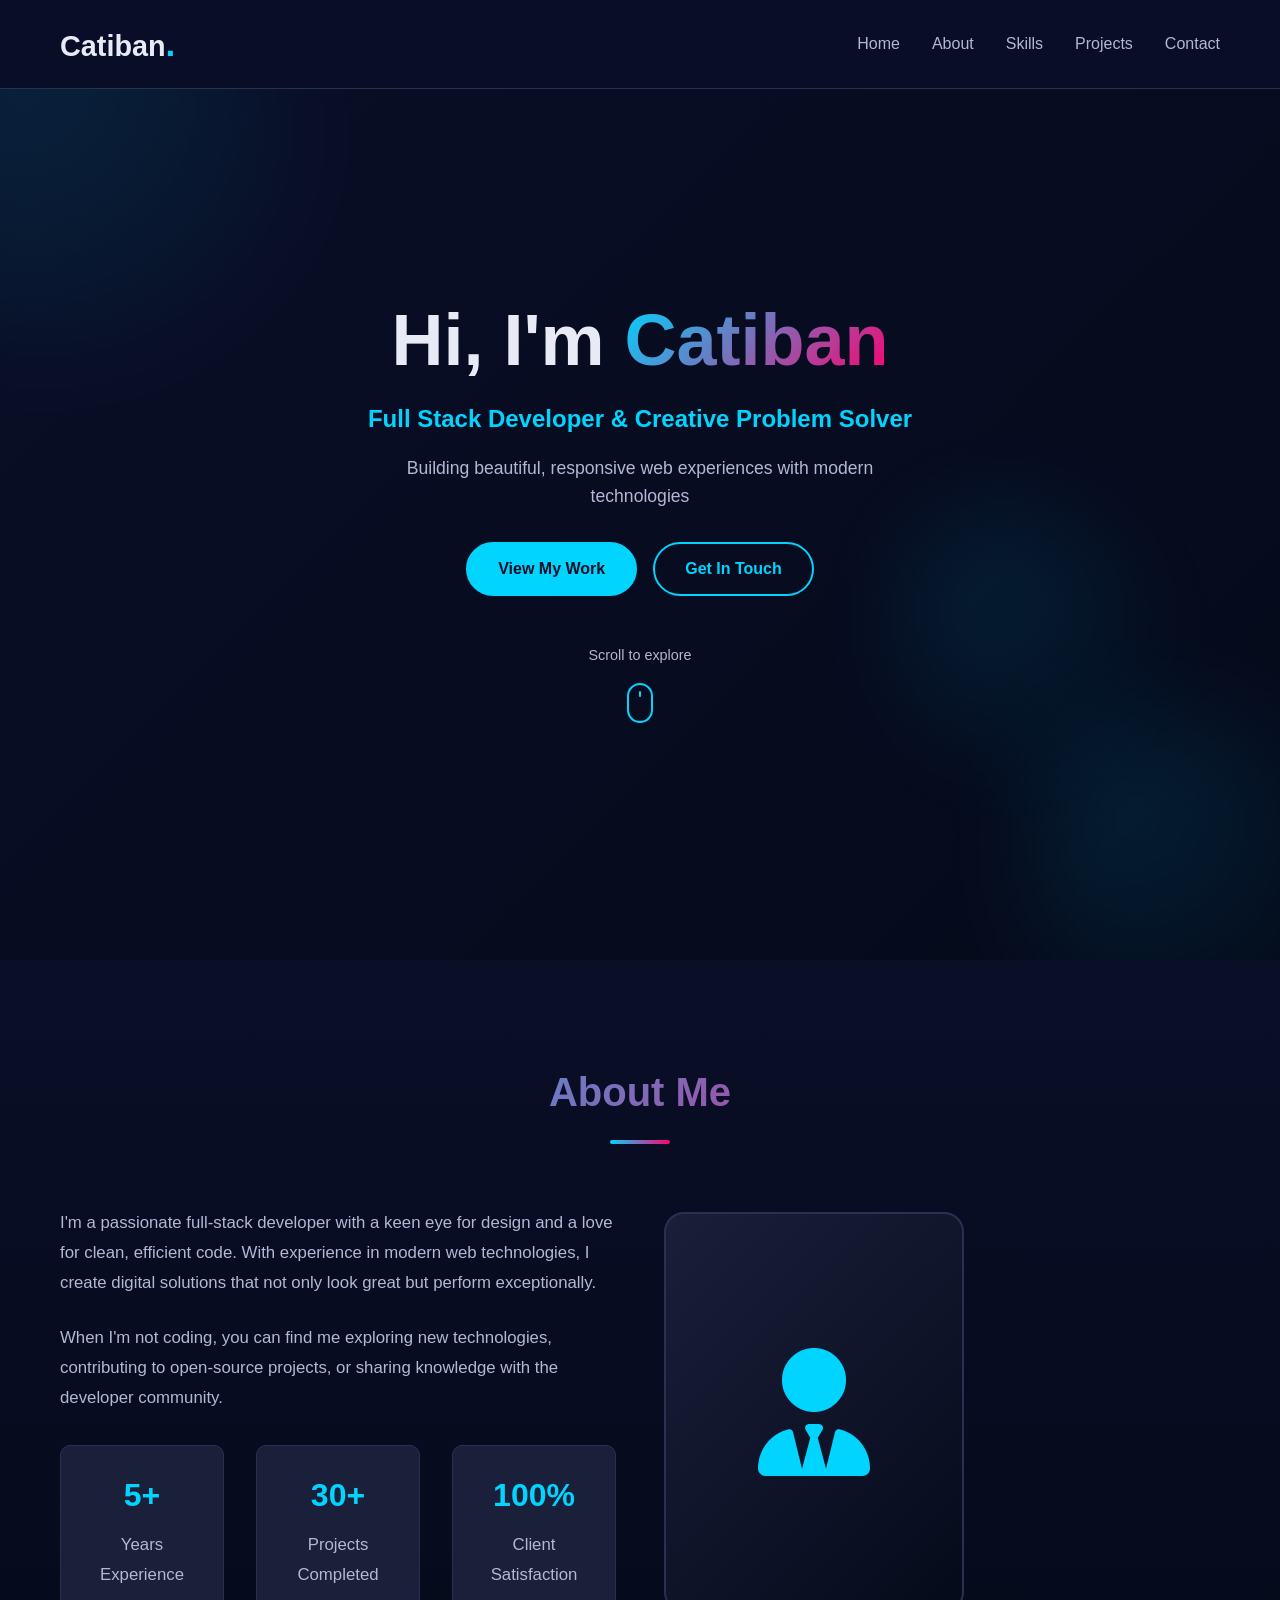
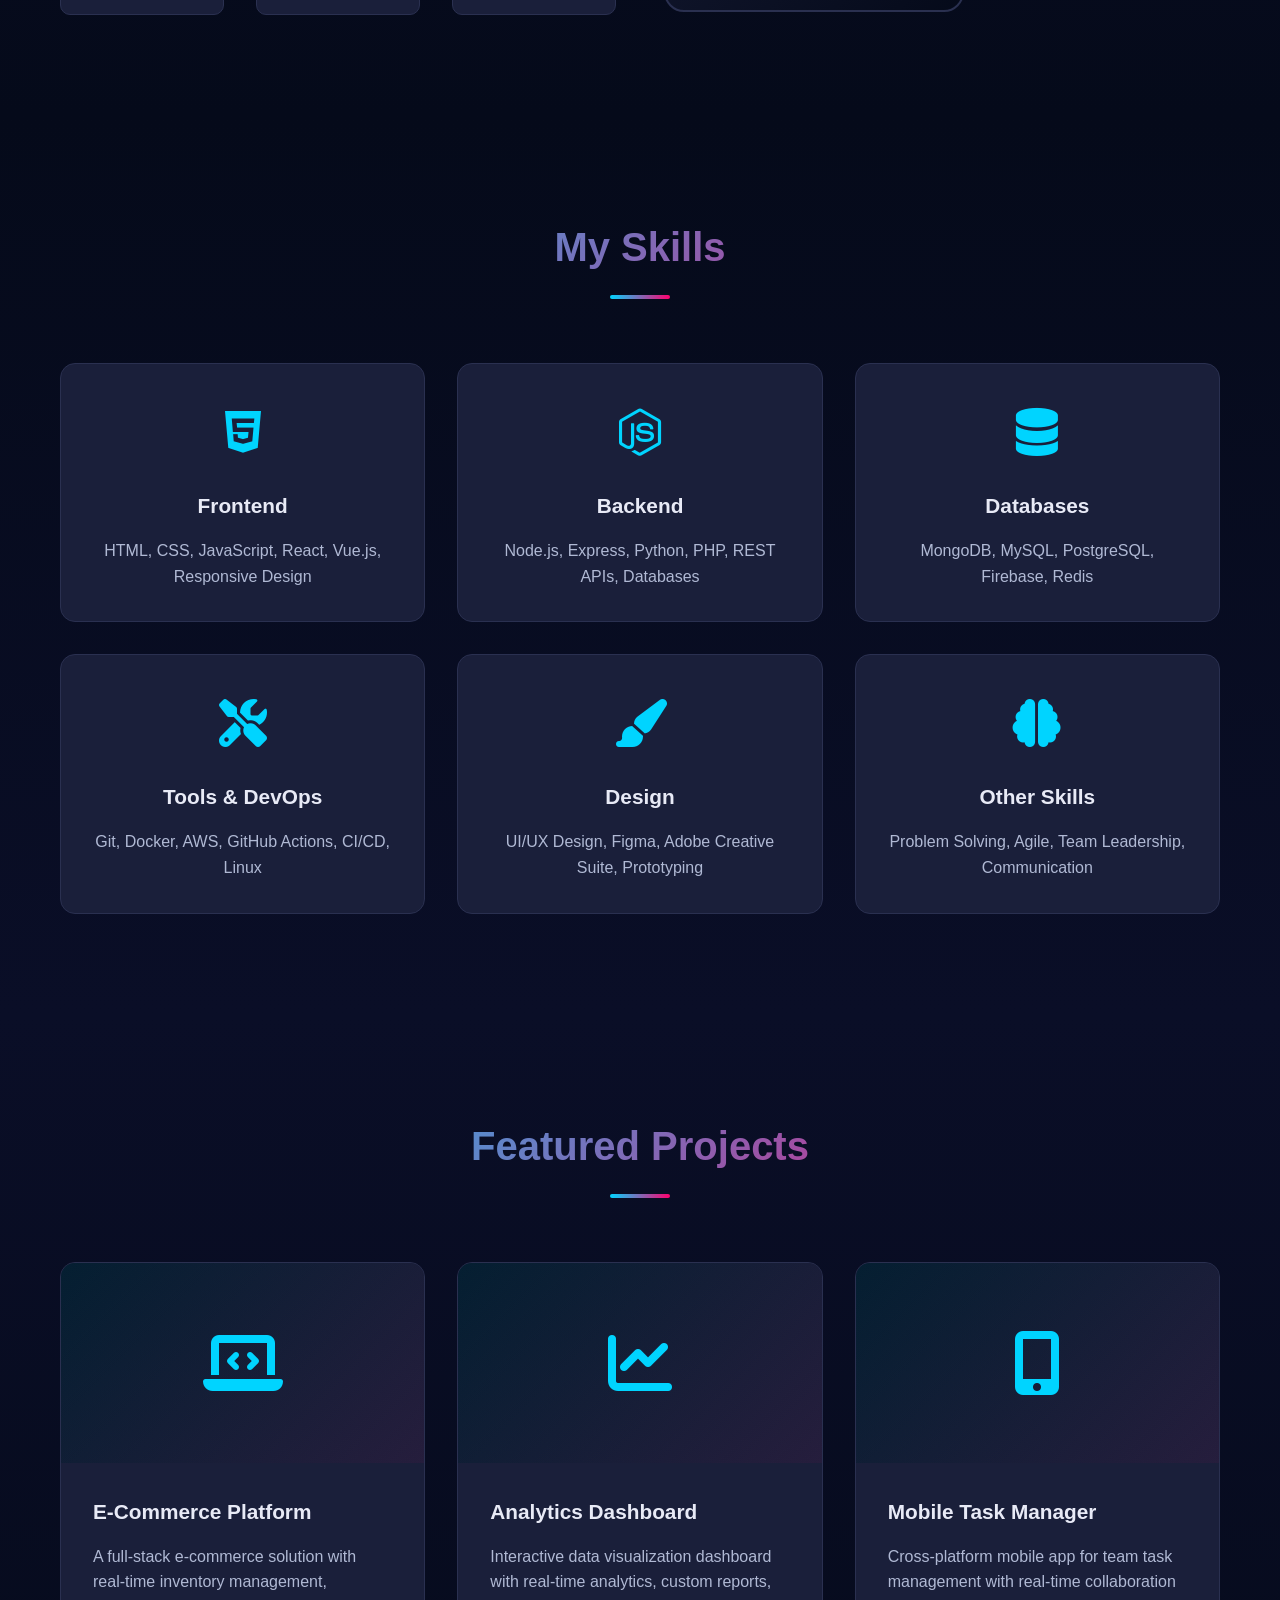
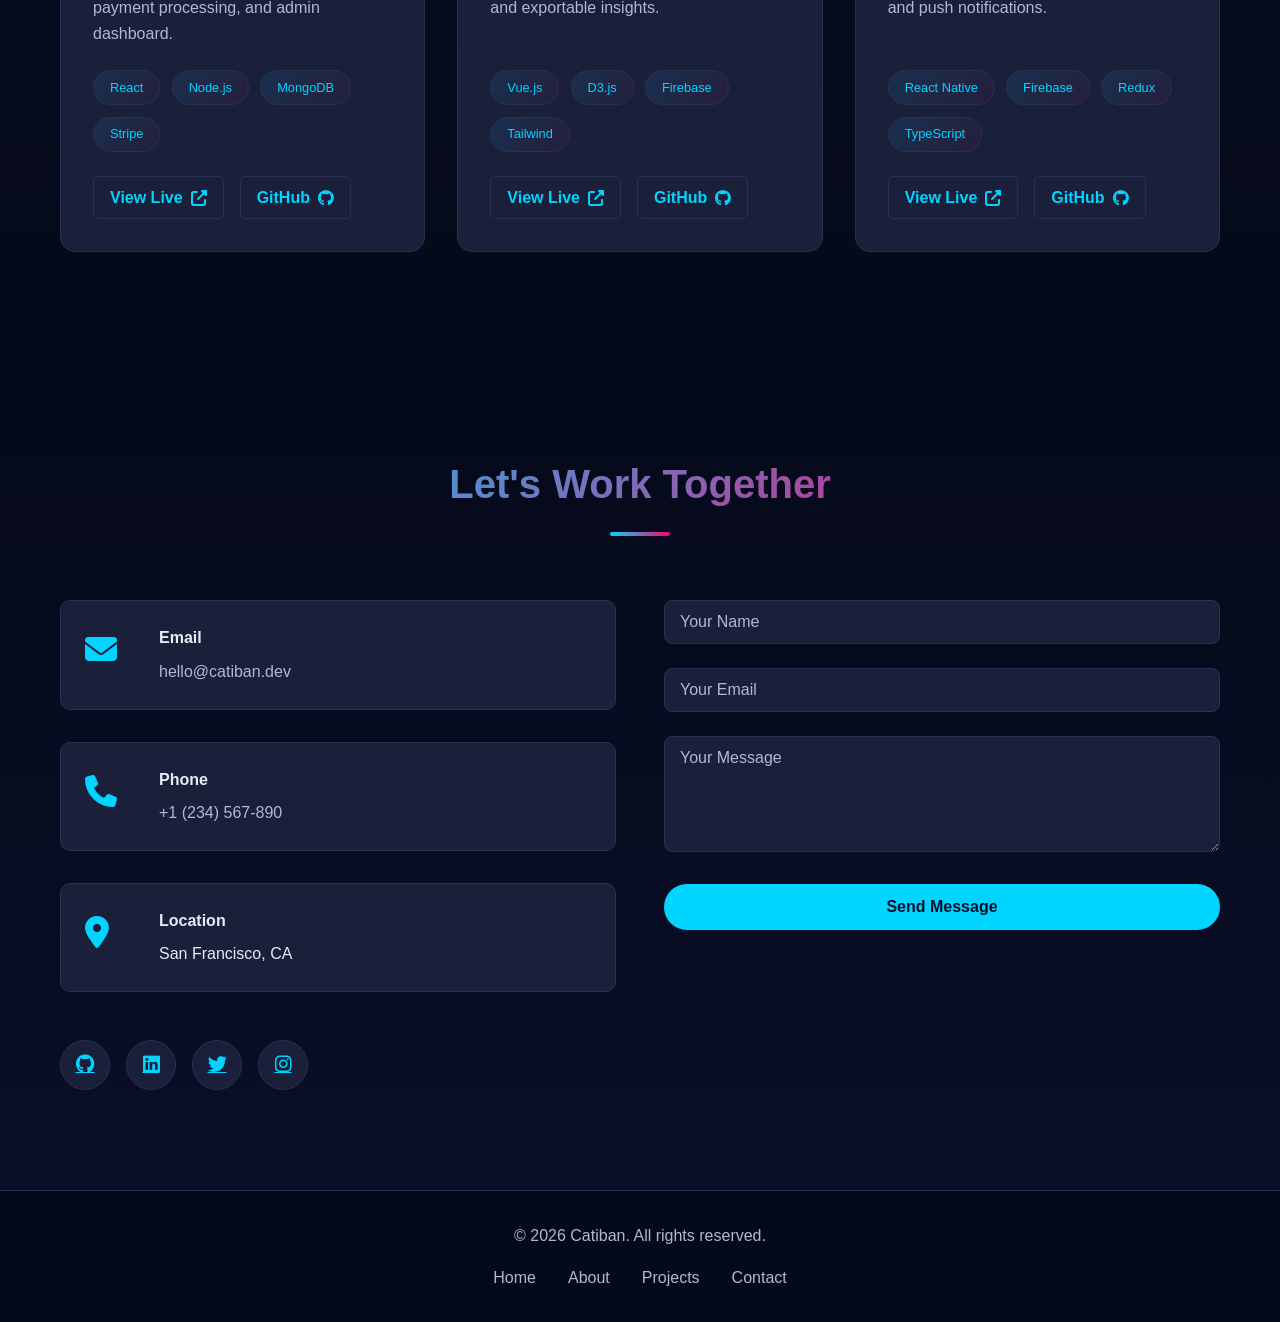
==== index.html @ 532cc488 "Add files via upload" ====
<!DOCTYPE html>
<html lang="en">

<head>
    <meta charset="UTF-8">
    <meta name="viewport" content="width=device-width, initial-scale=1.0">
    <title>Catiban Dev - Full Stack Developer</title>
    <link rel="stylesheet" href="Assets/styles.css">
    <link rel="stylesheet" href="https://cdnjs.cloudflare.com/ajax/libs/font-awesome/6.4.0/css/all.min.css">
</head>

<body>
    <!-- Navigation -->
    <nav class="navbar">
        <div class="nav-container">
            <div class="nav-logo">
                <span class="logo-text">Catiban<span class="logo-highlight">.</span></span>
            </div>
            <ul class="nav-menu" id="navMenu">
                <li class="nav-item"><a href="#home" class="nav-link">Home</a></li>
                <li class="nav-item"><a href="#about" class="nav-link">About</a></li>
                <li class="nav-item"><a href="#skills" class="nav-link">Skills</a></li>
                <li class="nav-item"><a href="#projects" class="nav-link">Projects</a></li>
                <li class="nav-item"><a href="#contact" class="nav-link">Contact</a></li>
            </ul>
            <div class="hamburger" id="hamburger">
                <span></span>
                <span></span>
                <span></span>
            </div>
        </div>
    </nav>

    <!-- Hero Section -->
    <section id="home" class="hero">
        <div class="background-animation">
            <div class="blob blob-1"></div>
            <div class="blob blob-2"></div>
            <div class="blob blob-3"></div>
        </div>
        <div class="hero-content">
            <h1 class="hero-title">Hi, I'm <span class="gradient-text">Catiban</span></h1>
            <p class="hero-subtitle">Full Stack Developer & Creative Problem Solver</p>
            <p class="hero-description">Building beautiful, responsive web experiences with modern technologies</p>
            <div class="hero-cta">
                <a href="#projects" class="btn btn-primary">View My Work</a>
                <a href="#contact" class="btn btn-secondary">Get In Touch</a>
            </div>
            <div class="scroll-indicator">
                <span>Scroll to explore</span>
                <div class="mouse">
                    <div class="wheel"></div>
                </div>
            </div>
        </div>
    </section>

    <!-- About Section -->
    <section id="about" class="about">
        <div class="container">
            <div class="section-header">
                <h2 class="section-title">About Me</h2>
                <div class="title-underline"></div>
            </div>
            <div class="about-content">
                <div class="about-text">
                    <p>I'm a passionate full-stack developer with a keen eye for design and a love for clean, efficient code. With experience in modern web technologies, I create digital solutions that not only look great but perform exceptionally.</p>
                    <p>When I'm not coding, you can find me exploring new technologies, contributing to open-source projects, or sharing knowledge with the developer community.</p>
                    <div class="about-stats">
                        <div class="stat">
                            <h3>5+</h3>
                            <p>Years Experience</p>
                        </div>
                        <div class="stat">
                            <h3>30+</h3>
                            <p>Projects Completed</p>
                        </div>
                        <div class="stat">
                            <h3>100%</h3>
                            <p>Client Satisfaction</p>
                        </div>
                    </div>
                </div>
                <div class="about-image">
                    <div class="image-placeholder">
                        <i class="fas fa-user-tie"></i>
                    </div>
                </div>
            </div>
        </div>
    </section>

    <!-- Skills Section -->
    <section id="skills" class="skills">
        <div class="container">
            <div class="section-header">
                <h2 class="section-title">My Skills</h2>
                <div class="title-underline"></div>
            </div>
            <div class="skills-grid">
                <div class="skill-card">
                    <div class="skill-icon">
                        <i class="fab fa-html5"></i>
                    </div>
                    <h3>Frontend</h3>
                    <p>HTML, CSS, JavaScript, React, Vue.js, Responsive Design</p>
                </div>
                <div class="skill-card">
                    <div class="skill-icon">
                        <i class="fab fa-node-js"></i>
                    </div>
                    <h3>Backend</h3>
                    <p>Node.js, Express, Python, PHP, REST APIs, Databases</p>
                </div>
                <div class="skill-card">
                    <div class="skill-icon">
                        <i class="fas fa-database"></i>
                    </div>
                    <h3>Databases</h3>
                    <p>MongoDB, MySQL, PostgreSQL, Firebase, Redis</p>
                </div>
                <div class="skill-card">
                    <div class="skill-icon">
                        <i class="fas fa-tools"></i>
                    </div>
                    <h3>Tools & DevOps</h3>
                    <p>Git, Docker, AWS, GitHub Actions, CI/CD, Linux</p>
                </div>
                <div class="skill-card">
                    <div class="skill-icon">
                        <i class="fas fa-paint-brush"></i>
                    </div>
                    <h3>Design</h3>
                    <p>UI/UX Design, Figma, Adobe Creative Suite, Prototyping</p>
                </div>
                <div class="skill-card">
                    <div class="skill-icon">
                        <i class="fas fa-brain"></i>
                    </div>
                    <h3>Other Skills</h3>
                    <p>Problem Solving, Agile, Team Leadership, Communication</p>
                </div>
            </div>
        </div>
    </section>

    <!-- Projects Section -->
    <section id="projects" class="projects">
        <div class="container">
            <div class="section-header">
                <h2 class="section-title">Featured Projects</h2>
                <div class="title-underline"></div>
            </div>
            <div class="projects-grid">
                <div class="project-card">
                    <div class="project-image">
                        <div class="image-placeholder-project">
                            <i class="fas fa-laptop-code"></i>
                        </div>
                    </div>
                    <div class="project-content">
                        <h3>E-Commerce Platform</h3>
                        <p>A full-stack e-commerce solution with real-time inventory management, payment processing, and admin dashboard.</p>
                        <div class="project-tech">
                            <span class="tech-tag">React</span>
                            <span class="tech-tag">Node.js</span>
                            <span class="tech-tag">MongoDB</span>
                            <span class="tech-tag">Stripe</span>
                        </div>
                        <div class="project-links">
                            <a href="#" class="project-link">View Live <i class="fas fa-external-link-alt"></i></a>
                            <a href="#" class="project-link">GitHub <i class="fab fa-github"></i></a>
                        </div>
                    </div>
                </div>

                <div class="project-card">
                    <div class="project-image">
                        <div class="image-placeholder-project">
                            <i class="fas fa-chart-line"></i>
                        </div>
                    </div>
                    <div class="project-content">
                        <h3>Analytics Dashboard</h3>
                        <p>Interactive data visualization dashboard with real-time analytics, custom reports, and exportable insights.</p>
                        <div class="project-tech">
                            <span class="tech-tag">Vue.js</span>
                            <span class="tech-tag">D3.js</span>
                            <span class="tech-tag">Firebase</span>
                            <span class="tech-tag">Tailwind</span>
                        </div>
                        <div class="project-links">
                            <a href="#" class="project-link">View Live <i class="fas fa-external-link-alt"></i></a>
                            <a href="#" class="project-link">GitHub <i class="fab fa-github"></i></a>
                        </div>
                    </div>
                </div>

                <div class="project-card">
                    <div class="project-image">
                        <div class="image-placeholder-project">
                            <i class="fas fa-mobile-alt"></i>
                        </div>
                    </div>
                    <div class="project-content">
                        <h3>Mobile Task Manager</h3>
                        <p>Cross-platform mobile app for team task management with real-time collaboration and push notifications.</p>
                        <div class="project-tech">
                            <span class="tech-tag">React Native</span>
                            <span class="tech-tag">Firebase</span>
                            <span class="tech-tag">Redux</span>
                            <span class="tech-tag">TypeScript</span>
                        </div>
                        <div class="project-links">
                            <a href="#" class="project-link">View Live <i class="fas fa-external-link-alt"></i></a>
                            <a href="#" class="project-link">GitHub <i class="fab fa-github"></i></a>
                        </div>
                    </div>
                </div>
            </div>
        </div>
    </section>

    <!-- Contact Section -->
    <section id="contact" class="contact">
        <div class="container">
            <div class="section-header">
                <h2 class="section-title">Let's Work Together</h2>
                <div class="title-underline"></div>
            </div>
            <div class="contact-content">
                <div class="contact-info">
                    <div class="contact-item">
                        <div class="contact-icon">
                            <i class="fas fa-envelope"></i>
                        </div>
                        <div>
                            <h4>Email</h4>
                            <p><a href="mailto:hello@catiban.dev">hello@catiban.dev</a></p>
                        </div>
                    </div>
                    <div class="contact-item">
                        <div class="contact-icon">
                            <i class="fas fa-phone"></i>
                        </div>
                        <div>
                            <h4>Phone</h4>
                            <p><a href="tel:+1234567890">+1 (234) 567-890</a></p>
                        </div>
                    </div>
                    <div class="contact-item">
                        <div class="contact-icon">
                            <i class="fas fa-map-marker-alt"></i>
                        </div>
                        <div>
                            <h4>Location</h4>
                            <p>San Francisco, CA</p>
                        </div>
                    </div>
                    <div class="social-links">
                        <a href="#" title="GitHub"><i class="fab fa-github"></i></a>
                        <a href="#" title="LinkedIn"><i class="fab fa-linkedin"></i></a>
                        <a href="#" title="Twitter"><i class="fab fa-twitter"></i></a>
                        <a href="#" title="Instagram"><i class="fab fa-instagram"></i></a>
                    </div>
                </div>
                <form class="contact-form" id="contactForm">
                    <div class="form-group">
                        <input type="text" placeholder="Your Name" required>
                    </div>
                    <div class="form-group">
                        <input type="email" placeholder="Your Email" required>
                    </div>
                    <div class="form-group">
                        <textarea placeholder="Your Message" rows="5" required></textarea>
                    </div>
                    <button type="submit" class="btn btn-primary">Send Message</button>
                </form>
            </div>
        </div>
    </section>

    <!-- Footer -->
    <footer class="footer">
        <div class="container">
            <p>&copy; 2026 Catiban. All rights reserved.</p>
            <div class="footer-links">
                <a href="#home">Home</a>
                <a href="#about">About</a>
                <a href="#projects">Projects</a>
                <a href="#contact">Contact</a>
            </div>
        </div>
    </footer>

    <script src="Assets/Script.js"></script>
</body>

</html>
---- Assets/styles.css ----
/* ===== CSS VARIABLES ===== */

:root {
    --primary-color: #00d4ff;
    --secondary-color: #ff006e;
    --dark-bg: #0a0e27;
    --darker-bg: #050a1a;
    --light-text: #e8eaf6;
    --muted-text: #b0b9d4;
    --accent-color: #00d4ff;
    --card-bg: #1a1f3a;
    --border-color: #2a3050;
    --transition: all 0.3s cubic-bezier(0.25, 0.46, 0.45, 0.94);
}


/* ===== GLOBAL STYLES ===== */

* {
    margin: 0;
    padding: 0;
    box-sizing: border-box;
}

html {
    scroll-behavior: smooth;
}

body {
    font-family: 'Segoe UI', Tahoma, Geneva, Verdana, sans-serif;
    background-color: var(--dark-bg);
    color: var(--light-text);
    line-height: 1.6;
    overflow-x: hidden;
}

.container {
    max-width: 1200px;
    margin: 0 auto;
    padding: 0 20px;
}


/* ===== NAVIGATION ===== */

.navbar {
    position: fixed;
    top: 0;
    width: 100%;
    background: rgba(10, 14, 39, 0.95);
    backdrop-filter: blur(10px);
    border-bottom: 1px solid var(--border-color);
    z-index: 1000;
    transition: var(--transition);
}

.nav-container {
    max-width: 1200px;
    margin: 0 auto;
    padding: 1rem 20px;
    display: flex;
    justify-content: space-between;
    align-items: center;
}

.nav-logo {
    font-size: 1.8rem;
    font-weight: 700;
    cursor: pointer;
}

.logo-text {
    color: var(--light-text);
}

.logo-highlight {
    color: var(--primary-color);
    font-size: 2.2rem;
}

.nav-menu {
    display: flex;
    list-style: none;
    gap: 2rem;
}

.nav-link {
    color: var(--muted-text);
    text-decoration: none;
    transition: var(--transition);
    font-weight: 500;
    position: relative;
}

.nav-link:hover,
.nav-link.active {
    color: var(--primary-color);
}

.nav-link::after {
    content: '';
    position: absolute;
    bottom: -5px;
    left: 0;
    width: 0;
    height: 2px;
    background: var(--primary-color);
    transition: var(--transition);
}

.nav-link:hover::after,
.nav-link.active::after {
    width: 100%;
}

.hamburger {
    display: none;
    flex-direction: column;
    cursor: pointer;
}

.hamburger span {
    width: 25px;
    height: 3px;
    background: var(--primary-color);
    margin: 5px 0;
    transition: var(--transition);
    border-radius: 2px;
}


/* ===== HERO SECTION ===== */

.hero {
    position: relative;
    min-height: 100vh;
    display: flex;
    align-items: center;
    justify-content: center;
    background: linear-gradient(135deg, var(--dark-bg) 0%, var(--darker-bg) 100%);
    overflow: hidden;
    margin-top: 60px;
}

.background-animation {
    position: absolute;
    width: 100%;
    height: 100%;
    overflow: hidden;
    z-index: 1;
}

.blob {
    position: absolute;
    background: radial-gradient(circle at 30% 30%, var(--primary-color), transparent);
    border-radius: 40% 60% 70% 30% / 40% 50% 60% 50%;
    opacity: 0.1;
    animation: blob-animation 8s infinite;
    filter: blur(50px);
}

.blob-1 {
    width: 400px;
    height: 400px;
    top: -100px;
    left: -100px;
    animation-delay: 0s;
}

.blob-2 {
    width: 300px;
    height: 300px;
    bottom: -50px;
    right: -50px;
    animation-delay: 2s;
}

.blob-3 {
    width: 250px;
    height: 250px;
    top: 50%;
    right: 10%;
    animation-delay: 4s;
}

@keyframes blob-animation {
    0%,
    100% {
        transform: translate(0, 0) scale(1);
    }
    25% {
        transform: translate(30px, -50px) scale(1.1);
    }
    50% {
        transform: translate(-20px, 20px) scale(0.9);
    }
    75% {
        transform: translate(50px, 50px) scale(1.05);
    }
}

.hero-content {
    position: relative;
    z-index: 2;
    text-align: center;
    max-width: 800px;
    padding: 20px;
    animation: slide-up 0.8s ease-out;
}

@keyframes slide-up {
    from {
        opacity: 0;
        transform: translateY(30px);
    }
    to {
        opacity: 1;
        transform: translateY(0);
    }
}

.hero-title {
    font-size: clamp(2.5rem, 8vw, 4.5rem);
    font-weight: 800;
    margin-bottom: 1rem;
    line-height: 1.2;
}

.gradient-text {
    background: linear-gradient(135deg, var(--primary-color), var(--secondary-color));
    -webkit-background-clip: text;
    -webkit-text-fill-color: transparent;
    background-clip: text;
    animation: gradient-shift 3s ease-in-out infinite;
}

@keyframes gradient-shift {
    0%,
    100% {
        filter: hue-rotate(0deg);
    }
    50% {
        filter: hue-rotate(20deg);
    }
}

.hero-subtitle {
    font-size: 1.5rem;
    color: var(--primary-color);
    margin-bottom: 1rem;
    font-weight: 600;
}

.hero-description {
    font-size: 1.1rem;
    color: var(--muted-text);
    margin-bottom: 2rem;
    max-width: 500px;
    margin-left: auto;
    margin-right: auto;
}

.hero-cta {
    display: flex;
    gap: 1rem;
    justify-content: center;
    flex-wrap: wrap;
    margin-bottom: 3rem;
}

.btn {
    padding: 12px 30px;
    border: 2px solid var(--primary-color);
    border-radius: 50px;
    text-decoration: none;
    font-weight: 600;
    cursor: pointer;
    transition: var(--transition);
    font-size: 1rem;
    display: inline-block;
    position: relative;
    overflow: hidden;
}

.btn::before {
    content: '';
    position: absolute;
    top: 0;
    left: -100%;
    width: 100%;
    height: 100%;
    background: var(--primary-color);
    transition: var(--transition);
    z-index: -1;
}

.btn-primary {
    color: var(--dark-bg);
    background: var(--primary-color);
}

.btn-primary:hover {
    transform: translateY(-3px);
    box-shadow: 0 10px 30px rgba(0, 212, 255, 0.3);
}

.btn-secondary {
    color: var(--primary-color);
    background: transparent;
}

.btn-secondary:hover {
    color: var(--dark-bg);
    background: var(--primary-color);
    transform: translateY(-3px);
}

.scroll-indicator {
    display: flex;
    flex-direction: column;
    align-items: center;
    gap: 1rem;
    animation: bounce 2s infinite;
    margin-top: 2rem;
}

.scroll-indicator span {
    color: var(--muted-text);
    font-size: 0.9rem;
}

.mouse {
    width: 26px;
    height: 40px;
    border: 2px solid var(--primary-color);
    border-radius: 13px;
    position: relative;
    padding: 6px 0;
}

.wheel {
    width: 2px;
    height: 6px;
    background: var(--primary-color);
    border-radius: 2px;
    margin: 0 auto;
    animation: scroll-wheel 1.5s infinite;
}

@keyframes scroll-wheel {
    0% {
        transform: translateY(-6px);
        opacity: 1;
    }
    100% {
        transform: translateY(6px);
        opacity: 0;
    }
}

@keyframes bounce {
    0%,
    100% {
        transform: translateY(0);
    }
    50% {
        transform: translateY(20px);
    }
}


/* ===== SECTIONS ===== */

section {
    padding: 100px 0;
    position: relative;
}

.section-header {
    text-align: center;
    margin-bottom: 4rem;
}

.section-title {
    font-size: 2.5rem;
    font-weight: 800;
    margin-bottom: 1rem;
    background: linear-gradient(135deg, var(--primary-color), var(--secondary-color));
    -webkit-background-clip: text;
    -webkit-text-fill-color: transparent;
    background-clip: text;
}

.title-underline {
    width: 60px;
    height: 4px;
    background: linear-gradient(90deg, var(--primary-color), var(--secondary-color));
    margin: 0 auto;
    border-radius: 2px;
    animation: expand 0.6s ease-out;
}

@keyframes expand {
    from {
        width: 0;
    }
    to {
        width: 60px;
    }
}


/* ===== ABOUT SECTION ===== */

.about {
    background: linear-gradient(180deg, var(--dark-bg) 0%, var(--darker-bg) 100%);
}

.about-content {
    display: grid;
    grid-template-columns: 1fr 1fr;
    gap: 3rem;
    align-items: center;
}

.about-text p {
    color: var(--muted-text);
    margin-bottom: 1.5rem;
    line-height: 1.8;
    font-size: 1.05rem;
}

.about-stats {
    display: grid;
    grid-template-columns: repeat(3, 1fr);
    gap: 2rem;
    margin-top: 2rem;
}

.stat {
    background: var(--card-bg);
    padding: 1.5rem;
    border-radius: 10px;
    border: 1px solid var(--border-color);
    text-align: center;
    transition: var(--transition);
}

.stat:hover {
    border-color: var(--primary-color);
    transform: translateY(-5px);
}

.stat h3 {
    color: var(--primary-color);
    font-size: 2rem;
    margin-bottom: 0.5rem;
}

.stat p {
    color: var(--muted-text);
    margin: 0;
}

.image-placeholder {
    width: 300px;
    height: 400px;
    background: linear-gradient(135deg, var(--card-bg), var(--darker-bg));
    border: 2px solid var(--border-color);
    border-radius: 20px;
    display: flex;
    align-items: center;
    justify-content: center;
    font-size: 8rem;
    color: var(--primary-color);
    transition: var(--transition);
}

.image-placeholder:hover {
    border-color: var(--primary-color);
    transform: scale(1.05) rotate(2deg);
}


/* ===== SKILLS SECTION ===== */

.skills {
    background: linear-gradient(180deg, var(--darker-bg) 0%, var(--dark-bg) 100%);
}

.skills-grid {
    display: grid;
    grid-template-columns: repeat(auto-fit, minmax(280px, 1fr));
    gap: 2rem;
}

.skill-card {
    background: var(--card-bg);
    padding: 2rem;
    border-radius: 15px;
    border: 1px solid var(--border-color);
    text-align: center;
    transition: var(--transition);
    cursor: pointer;
    position: relative;
    overflow: hidden;
}

.skill-card::before {
    content: '';
    position: absolute;
    top: 0;
    left: -100%;
    width: 100%;
    height: 100%;
    background: linear-gradient(90deg, transparent, rgba(0, 212, 255, 0.1), transparent);
    transition: var(--transition);
    z-index: 0;
}

.skill-card:hover::before {
    left: 100%;
}

.skill-card:hover {
    border-color: var(--primary-color);
    transform: translateY(-10px);
    box-shadow: 0 20px 40px rgba(0, 212, 255, 0.15);
}

.skill-icon {
    font-size: 3rem;
    color: var(--primary-color);
    margin-bottom: 1rem;
}

.skill-card h3 {
    margin-bottom: 1rem;
    color: var(--light-text);
    font-size: 1.3rem;
}

.skill-card p {
    color: var(--muted-text);
    line-height: 1.6;
}


/* ===== PROJECTS SECTION ===== */

.projects {
    background: linear-gradient(180deg, var(--dark-bg) 0%, var(--darker-bg) 100%);
}

.projects-grid {
    display: grid;
    grid-template-columns: repeat(auto-fit, minmax(320px, 1fr));
    gap: 2rem;
}

.project-card {
    background: var(--card-bg);
    border: 1px solid var(--border-color);
    border-radius: 15px;
    overflow: hidden;
    transition: var(--transition);
    cursor: pointer;
    display: flex;
    flex-direction: column;
}

.project-card:hover {
    border-color: var(--primary-color);
    transform: translateY(-10px);
    box-shadow: 0 20px 40px rgba(0, 212, 255, 0.2);
}

.project-image {
    width: 100%;
    height: 200px;
    overflow: hidden;
    background: linear-gradient(135deg, var(--darker-bg), var(--card-bg));
}

.image-placeholder-project {
    width: 100%;
    height: 100%;
    display: flex;
    align-items: center;
    justify-content: center;
    font-size: 4rem;
    color: var(--primary-color);
    background: linear-gradient(135deg, rgba(0, 212, 255, 0.1), rgba(255, 0, 110, 0.05));
}

.project-content {
    padding: 2rem;
    flex: 1;
    display: flex;
    flex-direction: column;
}

.project-content h3 {
    margin-bottom: 1rem;
    color: var(--light-text);
    font-size: 1.3rem;
}

.project-content p {
    color: var(--muted-text);
    margin-bottom: 1.5rem;
    line-height: 1.6;
    flex: 1;
}

.project-tech {
    display: flex;
    flex-wrap: wrap;
    gap: 0.7rem;
    margin-bottom: 1.5rem;
}

.tech-tag {
    background: linear-gradient(135deg, rgba(0, 212, 255, 0.1), rgba(255, 0, 110, 0.05));
    color: var(--primary-color);
    padding: 0.4rem 1rem;
    border-radius: 20px;
    font-size: 0.8rem;
    border: 1px solid var(--border-color);
    transition: var(--transition);
}

.tech-tag:hover {
    background: rgba(0, 212, 255, 0.2);
    border-color: var(--primary-color);
}

.project-links {
    display: flex;
    gap: 1rem;
}

.project-link {
    color: var(--primary-color);
    text-decoration: none;
    font-weight: 600;
    display: flex;
    align-items: center;
    gap: 0.5rem;
    transition: var(--transition);
    padding: 0.5rem 1rem;
    border: 1px solid var(--border-color);
    border-radius: 5px;
}

.project-link:hover {
    border-color: var(--primary-color);
    transform: translateX(5px);
}


/* ===== CONTACT SECTION ===== */

.contact {
    background: linear-gradient(180deg, var(--darker-bg) 0%, var(--dark-bg) 100%);
}

.contact-content {
    display: grid;
    grid-template-columns: 1fr 1fr;
    gap: 3rem;
}

.contact-info {
    display: flex;
    flex-direction: column;
    gap: 2rem;
}

.contact-item {
    display: flex;
    gap: 1.5rem;
    align-items: flex-start;
    padding: 1.5rem;
    background: var(--card-bg);
    border-radius: 10px;
    border: 1px solid var(--border-color);
    transition: var(--transition);
}

.contact-item:hover {
    border-color: var(--primary-color);
    transform: translateX(10px);
}

.contact-icon {
    font-size: 2rem;
    color: var(--primary-color);
    min-width: 50px;
}

.contact-item h4 {
    margin-bottom: 0.5rem;
}

.contact-item a {
    color: var(--muted-text);
    text-decoration: none;
    transition: var(--transition);
}

.contact-item a:hover {
    color: var(--primary-color);
}

.social-links {
    display: flex;
    gap: 1rem;
    margin-top: 1rem;
}

.social-links a {
    width: 50px;
    height: 50px;
    background: var(--card-bg);
    border: 1px solid var(--border-color);
    border-radius: 50%;
    display: flex;
    align-items: center;
    justify-content: center;
    color: var(--primary-color);
    transition: var(--transition);
    font-size: 1.2rem;
}

.social-links a:hover {
    background: var(--primary-color);
    color: var(--dark-bg);
    transform: translateY(-5px);
}

.contact-form {
    display: flex;
    flex-direction: column;
    gap: 1.5rem;
}

.form-group {
    width: 100%;
}

.form-group input,
.form-group textarea {
    width: 100%;
    padding: 12px 15px;
    background: var(--card-bg);
    border: 1px solid var(--border-color);
    border-radius: 8px;
    color: var(--light-text);
    font-family: inherit;
    font-size: 1rem;
    transition: var(--transition);
}

.form-group input:focus,
.form-group textarea:focus {
    outline: none;
    border-color: var(--primary-color);
    box-shadow: 0 0 20px rgba(0, 212, 255, 0.2);
}

.form-group input::placeholder,
.form-group textarea::placeholder {
    color: var(--muted-text);
}


/* ===== FOOTER ===== */

.footer {
    background: var(--darker-bg);
    border-top: 1px solid var(--border-color);
    padding: 2rem 0;
    text-align: center;
    color: var(--muted-text);
}

.footer-links {
    margin-top: 1rem;
    display: flex;
    justify-content: center;
    gap: 2rem;
}

.footer-links a {
    color: var(--muted-text);
    text-decoration: none;
    transition: var(--transition);
}

.footer-links a:hover {
    color: var(--primary-color);
}


/* ===== RESPONSIVE DESIGN ===== */

@media (max-width: 1024px) {
    .about-content,
    .contact-content {
        grid-template-columns: 1fr;
    }
    .image-placeholder {
        width: 100%;
        max-width: 300px;
        margin: 0 auto;
    }
    .hero-title {
        font-size: 2.5rem;
    }
    .section-title {
        font-size: 2rem;
    }
}

@media (max-width: 768px) {
    .nav-menu {
        gap: 1rem;
    }
    .hamburger {
        display: flex;
    }
    .nav-menu {
        position: fixed;
        left: -100%;
        top: 70px;
        flex-direction: column;
        background-color: var(--darker-bg);
        width: 100%;
        text-align: center;
        transition: 0.3s;
        border-top: 1px solid var(--border-color);
        padding: 2rem 0;
    }
    .nav-menu.active {
        left: 0;
    }
    .nav-item {
        margin: 1rem 0;
    }
    .hero {
        margin-top: 70px;
        min-height: 80vh;
    }
    .hero-title {
        font-size: 2rem;
    }
    .hero-subtitle {
        font-size: 1.2rem;
    }
    .hero-cta {
        flex-direction: column;
        gap: 1rem;
    }
    .btn {
        width: 100%;
    }
    .hero-description {
        font-size: 1rem;
    }
    .about-stats {
        grid-template-columns: 1fr;
        gap: 1rem;
    }
    .section-title {
        font-size: 1.8rem;
    }
    section {
        padding: 60px 0;
    }
    .section-header {
        margin-bottom: 2rem;
    }
    .skills-grid {
        grid-template-columns: 1fr;
    }
    .projects-grid {
        grid-template-columns: 1fr;
    }
    .contact-content {
        gap: 2rem;
    }
    .footer-links {
        flex-direction: column;
        gap: 1rem;
    }
}

@media (max-width: 480px) {
    .container {
        padding: 0 15px;
    }
    .hero-title {
        font-size: 1.5rem;
    }
    .hero-subtitle {
        font-size: 1rem;
    }
    .section-title {
        font-size: 1.5rem;
    }
    .blob {
        opacity: 0.05;
    }
    .navbar {
        padding: 0.5rem 0;
    }
    .nav-logo {
        font-size: 1.3rem;
    }
    .nav-container {
        padding: 0.8rem 15px;
    }
    .skill-card,
    .project-card,
    .contact-item {
        padding: 1.5rem;
    }
    .about-stats {
        grid-template-columns: 1fr;
    }
    .footer-links {
        flex-wrap: wrap;
        gap: 0.5rem;
    }
}


/* ===== SCROLLBAR ===== */

::-webkit-scrollbar {
    width: 10px;
}

::-webkit-scrollbar-track {
    background: var(--dark-bg);
}

::-webkit-scrollbar-thumb {
    background: var(--primary-color);
    border-radius: 5px;
}

::-webkit-scrollbar-thumb:hover {
    background: var(--secondary-color);
}
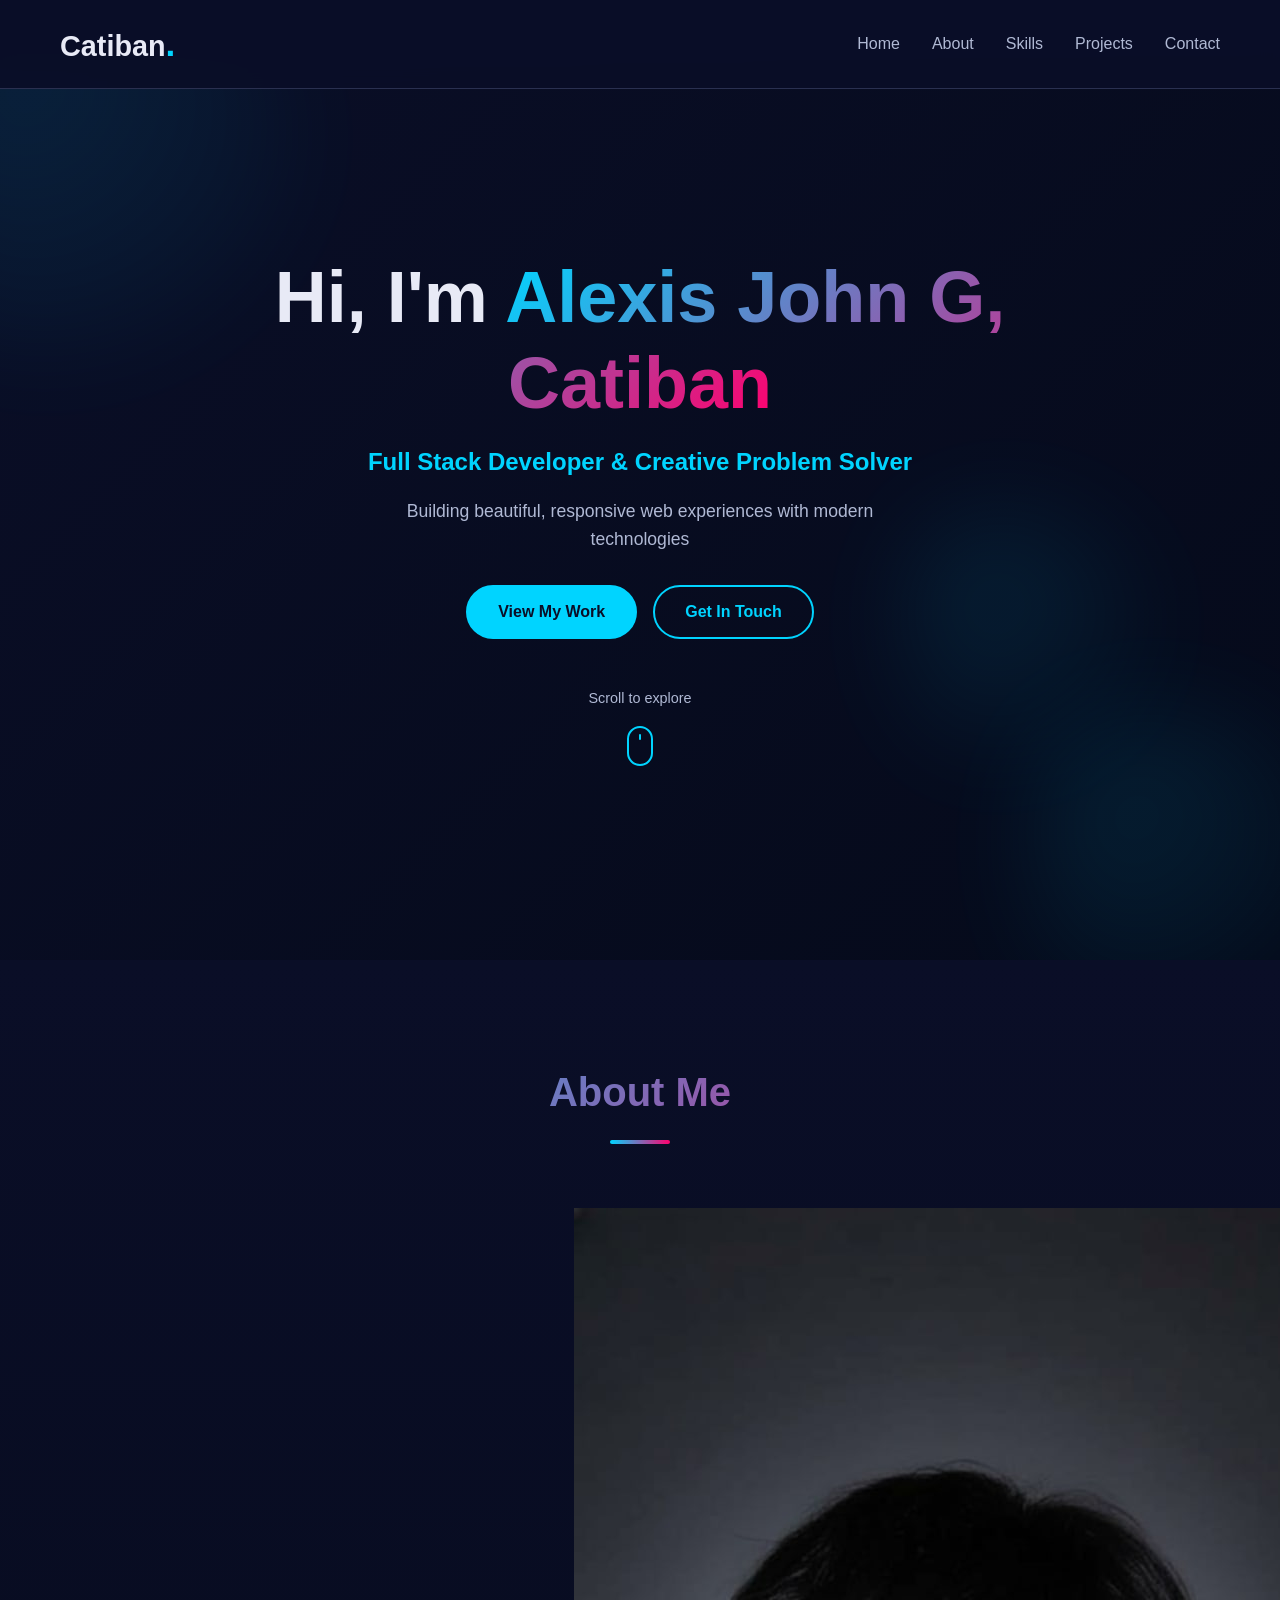
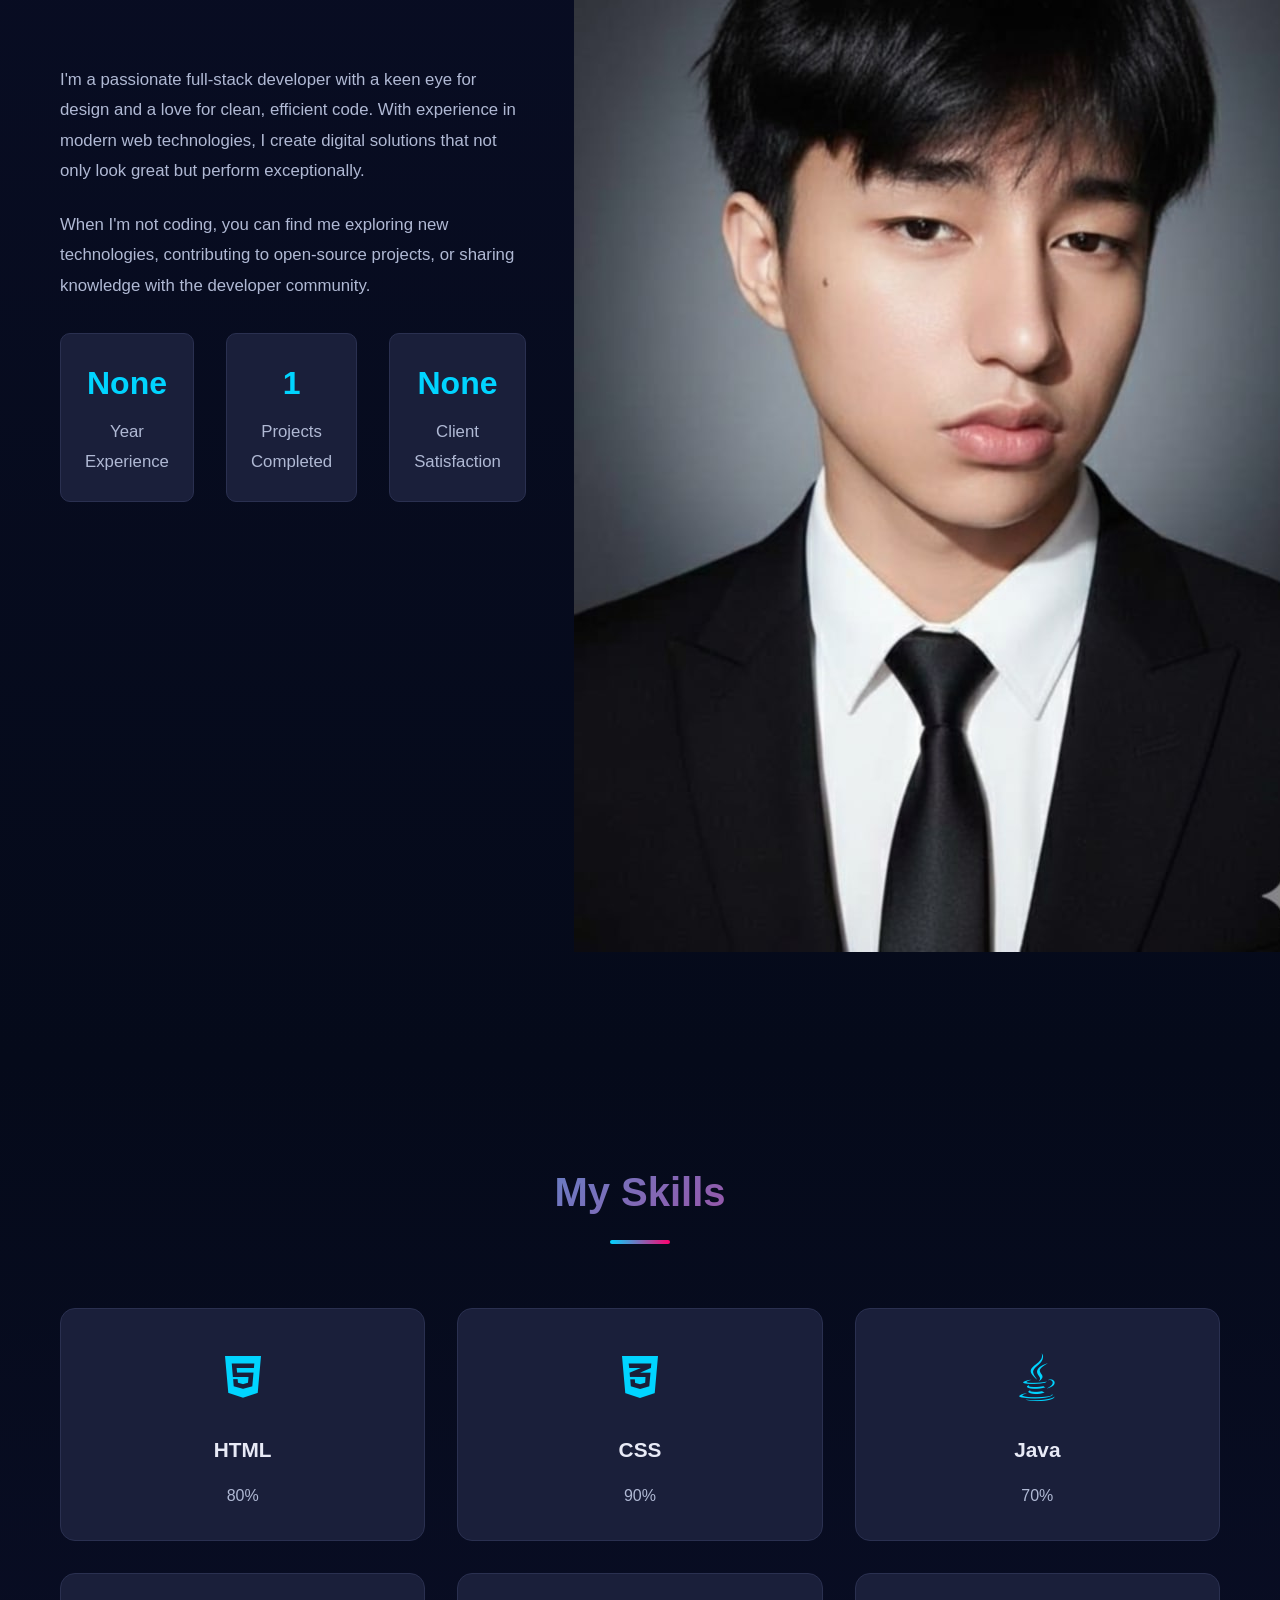
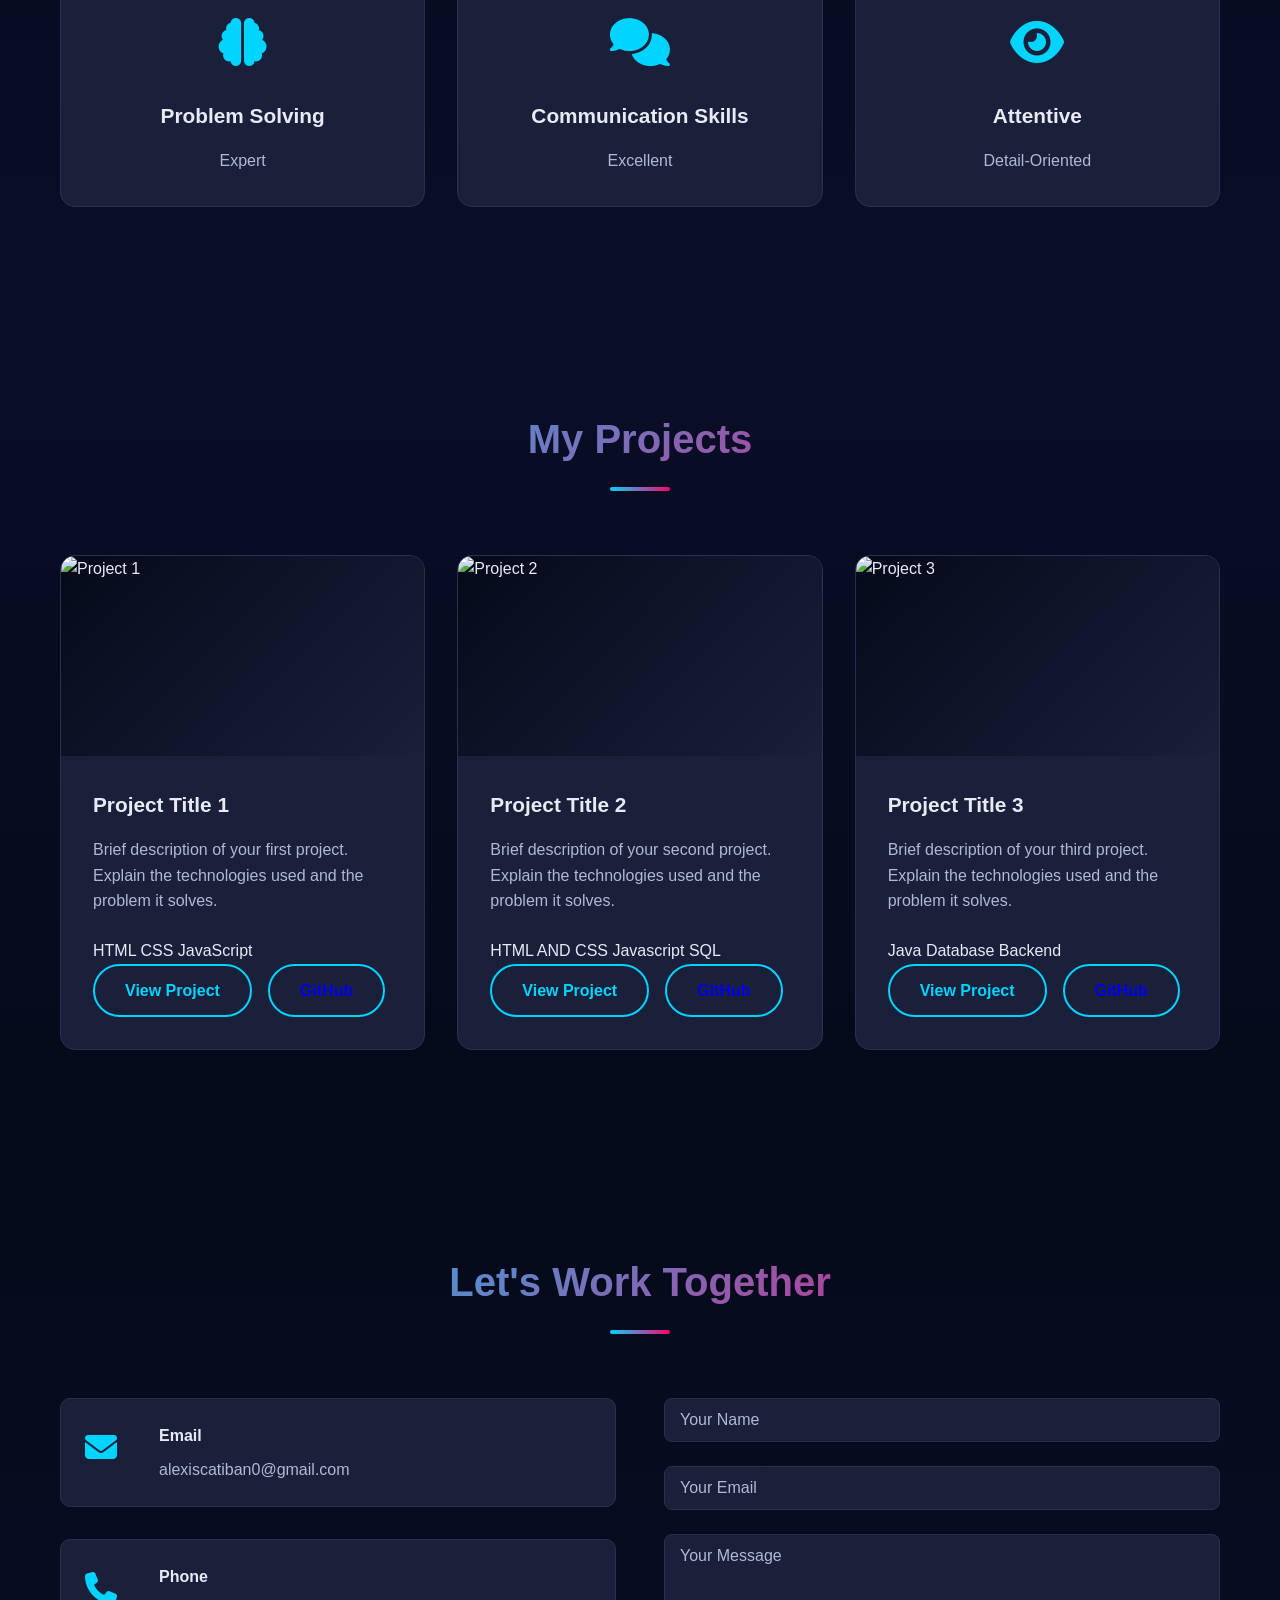
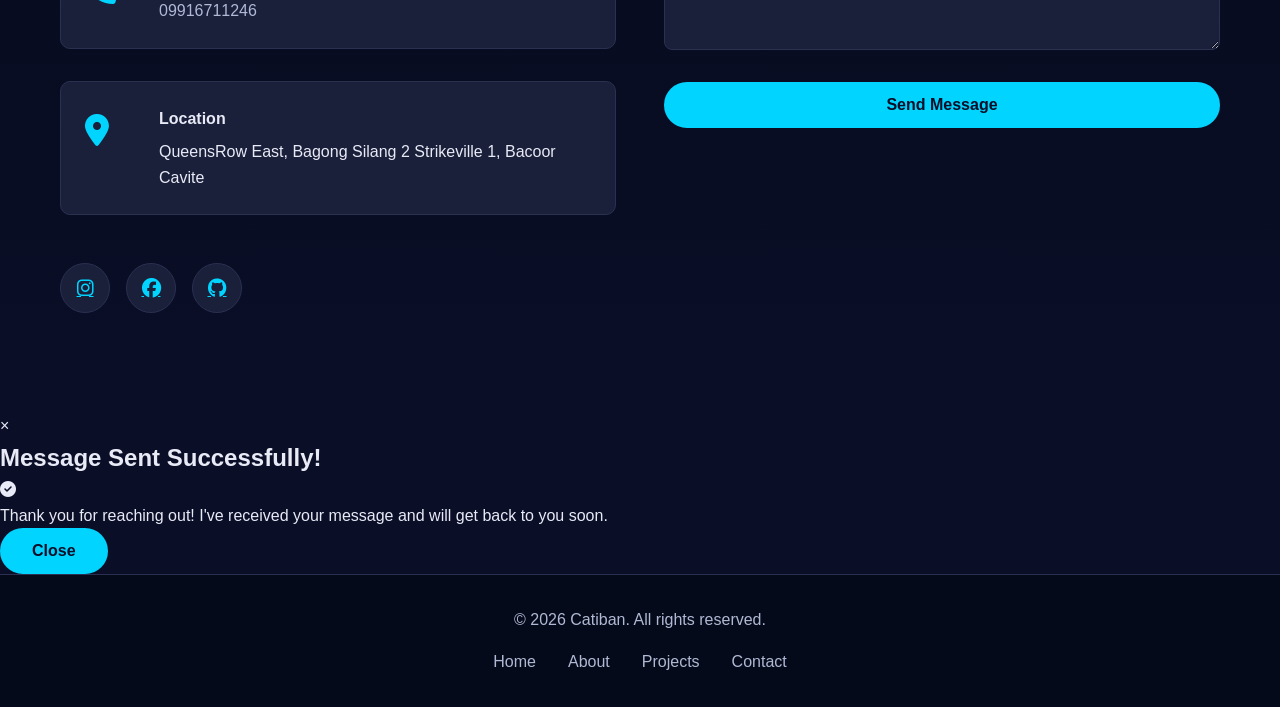
==== commit bf1d04e5: "Update index.html" ====
--- a/index.html
+++ b/index.html
@@ -39,7 +39,7 @@
             <div class="blob blob-3"></div>
         </div>
         <div class="hero-content">
-            <h1 class="hero-title">Hi, I'm <span class="gradient-text">Catiban</span></h1>
+            <h1 class="hero-title">Hi, I'm <span class="gradient-text">Alexis John G, Catiban</span></h1>
             <p class="hero-subtitle">Full Stack Developer & Creative Problem Solver</p>
             <p class="hero-description">Building beautiful, responsive web experiences with modern technologies</p>
             <div class="hero-cta">
@@ -68,23 +68,21 @@
                     <p>When I'm not coding, you can find me exploring new technologies, contributing to open-source projects, or sharing knowledge with the developer community.</p>
                     <div class="about-stats">
                         <div class="stat">
-                            <h3>5+</h3>
-                            <p>Years Experience</p>
+                            <h3>None</h3>
+                            <p>Year Experience</p>
                         </div>
                         <div class="stat">
-                            <h3>30+</h3>
+                            <h3>1</h3>
                             <p>Projects Completed</p>
                         </div>
                         <div class="stat">
-                            <h3>100%</h3>
+                            <h3>None</h3>
                             <p>Client Satisfaction</p>
                         </div>
                     </div>
                 </div>
                 <div class="about-image">
-                    <div class="image-placeholder">
-                        <i class="fas fa-user-tie"></i>
-                    </div>
+                    <img src="944bfeb8-9441-401f-a97e-0b90a97e4ec3.jpg" alt="Profile Picture" class="profile-img">
                 </div>
             </div>
         </div>
@@ -102,43 +100,43 @@
                     <div class="skill-icon">
                         <i class="fab fa-html5"></i>
                     </div>
-                    <h3>Frontend</h3>
-                    <p>HTML, CSS, JavaScript, React, Vue.js, Responsive Design</p>
-                </div>
-                <div class="skill-card">
-                    <div class="skill-icon">
-                        <i class="fab fa-node-js"></i>
-                    </div>
-                    <h3>Backend</h3>
-                    <p>Node.js, Express, Python, PHP, REST APIs, Databases</p>
-                </div>
-                <div class="skill-card">
-                    <div class="skill-icon">
-                        <i class="fas fa-database"></i>
-                    </div>
-                    <h3>Databases</h3>
-                    <p>MongoDB, MySQL, PostgreSQL, Firebase, Redis</p>
-                </div>
-                <div class="skill-card">
-                    <div class="skill-icon">
-                        <i class="fas fa-tools"></i>
-                    </div>
-                    <h3>Tools & DevOps</h3>
-                    <p>Git, Docker, AWS, GitHub Actions, CI/CD, Linux</p>
-                </div>
-                <div class="skill-card">
-                    <div class="skill-icon">
-                        <i class="fas fa-paint-brush"></i>
-                    </div>
-                    <h3>Design</h3>
-                    <p>UI/UX Design, Figma, Adobe Creative Suite, Prototyping</p>
+                    <h3>HTML</h3>
+                    <p>80%</p>
+                </div>
+                <div class="skill-card">
+                    <div class="skill-icon">
+                        <i class="fab fa-css3-alt"></i>
+                    </div>
+                    <h3>CSS</h3>
+                    <p>90%</p>
+                </div>
+                <div class="skill-card">
+                    <div class="skill-icon">
+                        <i class="fab fa-java"></i>
+                    </div>
+                    <h3>Java</h3>
+                    <p>70%</p>
                 </div>
                 <div class="skill-card">
                     <div class="skill-icon">
                         <i class="fas fa-brain"></i>
                     </div>
-                    <h3>Other Skills</h3>
-                    <p>Problem Solving, Agile, Team Leadership, Communication</p>
+                    <h3>Problem Solving</h3>
+                    <p>Expert</p>
+                </div>
+                <div class="skill-card">
+                    <div class="skill-icon">
+                        <i class="fas fa-comments"></i>
+                    </div>
+                    <h3>Communication Skills</h3>
+                    <p>Excellent</p>
+                </div>
+                <div class="skill-card">
+                    <div class="skill-icon">
+                        <i class="fas fa-eye"></i>
+                    </div>
+                    <h3>Attentive</h3>
+                    <p>Detail-Oriented</p>
                 </div>
             </div>
         </div>
@@ -148,78 +146,70 @@
     <section id="projects" class="projects">
         <div class="container">
             <div class="section-header">
-                <h2 class="section-title">Featured Projects</h2>
+                <h2 class="section-title">My Projects</h2>
                 <div class="title-underline"></div>
             </div>
             <div class="projects-grid">
                 <div class="project-card">
                     <div class="project-image">
-                        <div class="image-placeholder-project">
-                            <i class="fas fa-laptop-code"></i>
-                        </div>
+                        <img src="Assets/Images/project1.jpg" alt="Project 1">
                     </div>
                     <div class="project-content">
-                        <h3>E-Commerce Platform</h3>
-                        <p>A full-stack e-commerce solution with real-time inventory management, payment processing, and admin dashboard.</p>
-                        <div class="project-tech">
-                            <span class="tech-tag">React</span>
-                            <span class="tech-tag">Node.js</span>
-                            <span class="tech-tag">MongoDB</span>
-                            <span class="tech-tag">Stripe</span>
+                        <h3 class="project-title">Project Title 1</h3>
+                        <p class="project-description">Brief description of your first project. Explain the technologies used and the problem it solves.</p>
+                        <div class="project-tags">
+                            <span class="tag">HTML</span>
+                            <span class="tag">CSS</span>
+                            <span class="tag">JavaScript</span>
                         </div>
                         <div class="project-links">
-                            <a href="#" class="project-link">View Live <i class="fas fa-external-link-alt"></i></a>
-                            <a href="#" class="project-link">GitHub <i class="fab fa-github"></i></a>
+                            <a href="#" class="btn btn-secondary">View Project</a>
+                            <a href="#" class="btn btn-outline">GitHub</a>
                         </div>
                     </div>
                 </div>
 
                 <div class="project-card">
                     <div class="project-image">
-                        <div class="image-placeholder-project">
-                            <i class="fas fa-chart-line"></i>
-                        </div>
+                        <img src="Assets/Images/project2.jpg" alt="Project 2">
                     </div>
                     <div class="project-content">
-                        <h3>Analytics Dashboard</h3>
-                        <p>Interactive data visualization dashboard with real-time analytics, custom reports, and exportable insights.</p>
-                        <div class="project-tech">
-                            <span class="tech-tag">Vue.js</span>
-                            <span class="tech-tag">D3.js</span>
-                            <span class="tech-tag">Firebase</span>
-                            <span class="tech-tag">Tailwind</span>
+                        <h3 class="project-title">Project Title 2</h3>
+                        <p class="project-description">Brief description of your second project. Explain the technologies used and the problem it solves.</p>
+                        <div class="project-tags">
+                            <span class="tag">HTML AND CSS</span>
+                            <span class="tag">Javascript</span>
+                            <span class="tag">SQL</span>
                         </div>
                         <div class="project-links">
-                            <a href="#" class="project-link">View Live <i class="fas fa-external-link-alt"></i></a>
-                            <a href="#" class="project-link">GitHub <i class="fab fa-github"></i></a>
+                            <a href="#" class="btn btn-secondary">View Project</a>
+                            <a href="#" class="btn btn-outline">GitHub</a>
                         </div>
                     </div>
                 </div>
 
                 <div class="project-card">
                     <div class="project-image">
-                        <div class="image-placeholder-project">
-                            <i class="fas fa-mobile-alt"></i>
-                        </div>
+                        <img src="Assets/Images/project3.jpg" alt="Project 3">
                     </div>
                     <div class="project-content">
-                        <h3>Mobile Task Manager</h3>
-                        <p>Cross-platform mobile app for team task management with real-time collaboration and push notifications.</p>
-                        <div class="project-tech">
-                            <span class="tech-tag">React Native</span>
-                            <span class="tech-tag">Firebase</span>
-                            <span class="tech-tag">Redux</span>
-                            <span class="tech-tag">TypeScript</span>
+                        <h3 class="project-title">Project Title 3</h3>
+                        <p class="project-description">Brief description of your third project. Explain the technologies used and the problem it solves.</p>
+                        <div class="project-tags">
+                            <span class="tag">Java</span>
+                            <span class="tag">Database</span>
+                            <span class="tag">Backend</span>
                         </div>
                         <div class="project-links">
-                            <a href="#" class="project-link">View Live <i class="fas fa-external-link-alt"></i></a>
-                            <a href="#" class="project-link">GitHub <i class="fab fa-github"></i></a>
-                        </div>
-                    </div>
-                </div>
-            </div>
-        </div>
-    </section>
+                            <a href="#" class="btn btn-secondary">View Project</a>
+                            <a href="#" class="btn btn-outline">GitHub</a>
+                        </div>
+                    </div>
+                </div>
+            </div>
+        </div>
+    </section>
+
 
     <!-- Contact Section -->
     <section id="contact" class="contact">
@@ -236,7 +226,7 @@
                         </div>
                         <div>
                             <h4>Email</h4>
-                            <p><a href="mailto:hello@catiban.dev">hello@catiban.dev</a></p>
+                            <p><a href="mailto:hello@catiban.dev">alexiscatiban0@gmail.com</a></p>
                         </div>
                     </div>
                     <div class="contact-item">
@@ -245,7 +235,7 @@
                         </div>
                         <div>
                             <h4>Phone</h4>
-                            <p><a href="tel:+1234567890">+1 (234) 567-890</a></p>
+                            <p><a href="tel:+1234567890">09916711246</a></p>
                         </div>
                     </div>
                     <div class="contact-item">
@@ -254,14 +244,14 @@
                         </div>
                         <div>
                             <h4>Location</h4>
-                            <p>San Francisco, CA</p>
+                            <p>QueensRow East, Bagong Silang 2 Strikeville 1, Bacoor Cavite</p>
                         </div>
                     </div>
                     <div class="social-links">
-                        <a href="#" title="GitHub"><i class="fab fa-github"></i></a>
-                        <a href="#" title="LinkedIn"><i class="fab fa-linkedin"></i></a>
-                        <a href="#" title="Twitter"><i class="fab fa-twitter"></i></a>
-                        <a href="#" title="Instagram"><i class="fab fa-instagram"></i></a>
+                        <a href="https://www.instagram.com/alexieee0/?fbclid=IwY2xjawPRbcxleHRuA2FlbQIxMABicmlkETF0UG1YNlV1MlpLN214NVpwc3J0YwZhcHBfaWQQMjIyMDM5MTc4ODIwMDg5MgABHpUE5A0TAyzitfy2H0rHCL-G0Jv8vb66n6o2XAsu2SHSevcGxT60Vk7w-gfM_aem_2N0oCtKAy-Rk4VxRgavuUA#" title="Instagram"
+                            target="_blank"><i class="fab fa-instagram"></i></a>
+                        <a href="https://www.facebook.com/Alexisuu24" title="Facebook" target="_blank"><i class="fab fa-facebook"></i></a>
+                        <a href="https://github.com/alexiscatiban0-afk" title="GitHub" target="_blank"><i class="fab fa-github"></i></a>
                     </div>
                 </div>
                 <form class="contact-form" id="contactForm">
@@ -279,6 +269,23 @@
             </div>
         </div>
     </section>
+
+    <!-- Message Popup Modal -->
+    <div id="messageModal" class="modal">
+        <div class="modal-content">
+            <span class="close-btn">&times;</span>
+            <div class="modal-header">
+                <h2>Message Sent Successfully!</h2>
+            </div>
+            <div class="modal-body">
+                <i class="fas fa-check-circle success-icon"></i>
+                <p>Thank you for reaching out! I've received your message and will get back to you soon.</p>
+            </div>
+            <div class="modal-footer">
+                <button class="btn btn-primary" onclick="closeModal()">Close</button>
+            </div>
+        </div>
+    </div>
 
     <!-- Footer -->
     <footer class="footer">
@@ -294,6 +301,48 @@
     </footer>
 
     <script src="Assets/Script.js"></script>
+    <script>
+        // Get the modal
+        const modal = document.getElementById("messageModal");
+        const closeBtn = document.querySelector(".close-btn");
+        const contactForm = document.getElementById("contactForm");
+
+        // Function to open modal
+        function openModal() {
+            modal.style.display = "block";
+        }
+
+        // Function to close modal
+        function closeModal() {
+            modal.style.display = "none";
+        }
+
+        // Close modal when X button is clicked
+        closeBtn.addEventListener("click", closeModal);
+
+        // Close modal when clicking outside of it
+        window.addEventListener("click", function(event) {
+            if (event.target == modal) {
+                closeModal();
+            }
+        });
+
+        // Handle form submission
+        contactForm.addEventListener("submit", function(e) {
+            e.preventDefault();
+
+            // Get form values
+            const name = this.querySelector('input[type="text"]').value;
+            const email = this.querySelector('input[type="email"]').value;
+            const message = this.querySelector('textarea').value;
+
+            // Show modal
+            openModal();
+
+            // Reset form
+            this.reset();
+        });
+    </script>
 </body>
 
-</html>+</html>
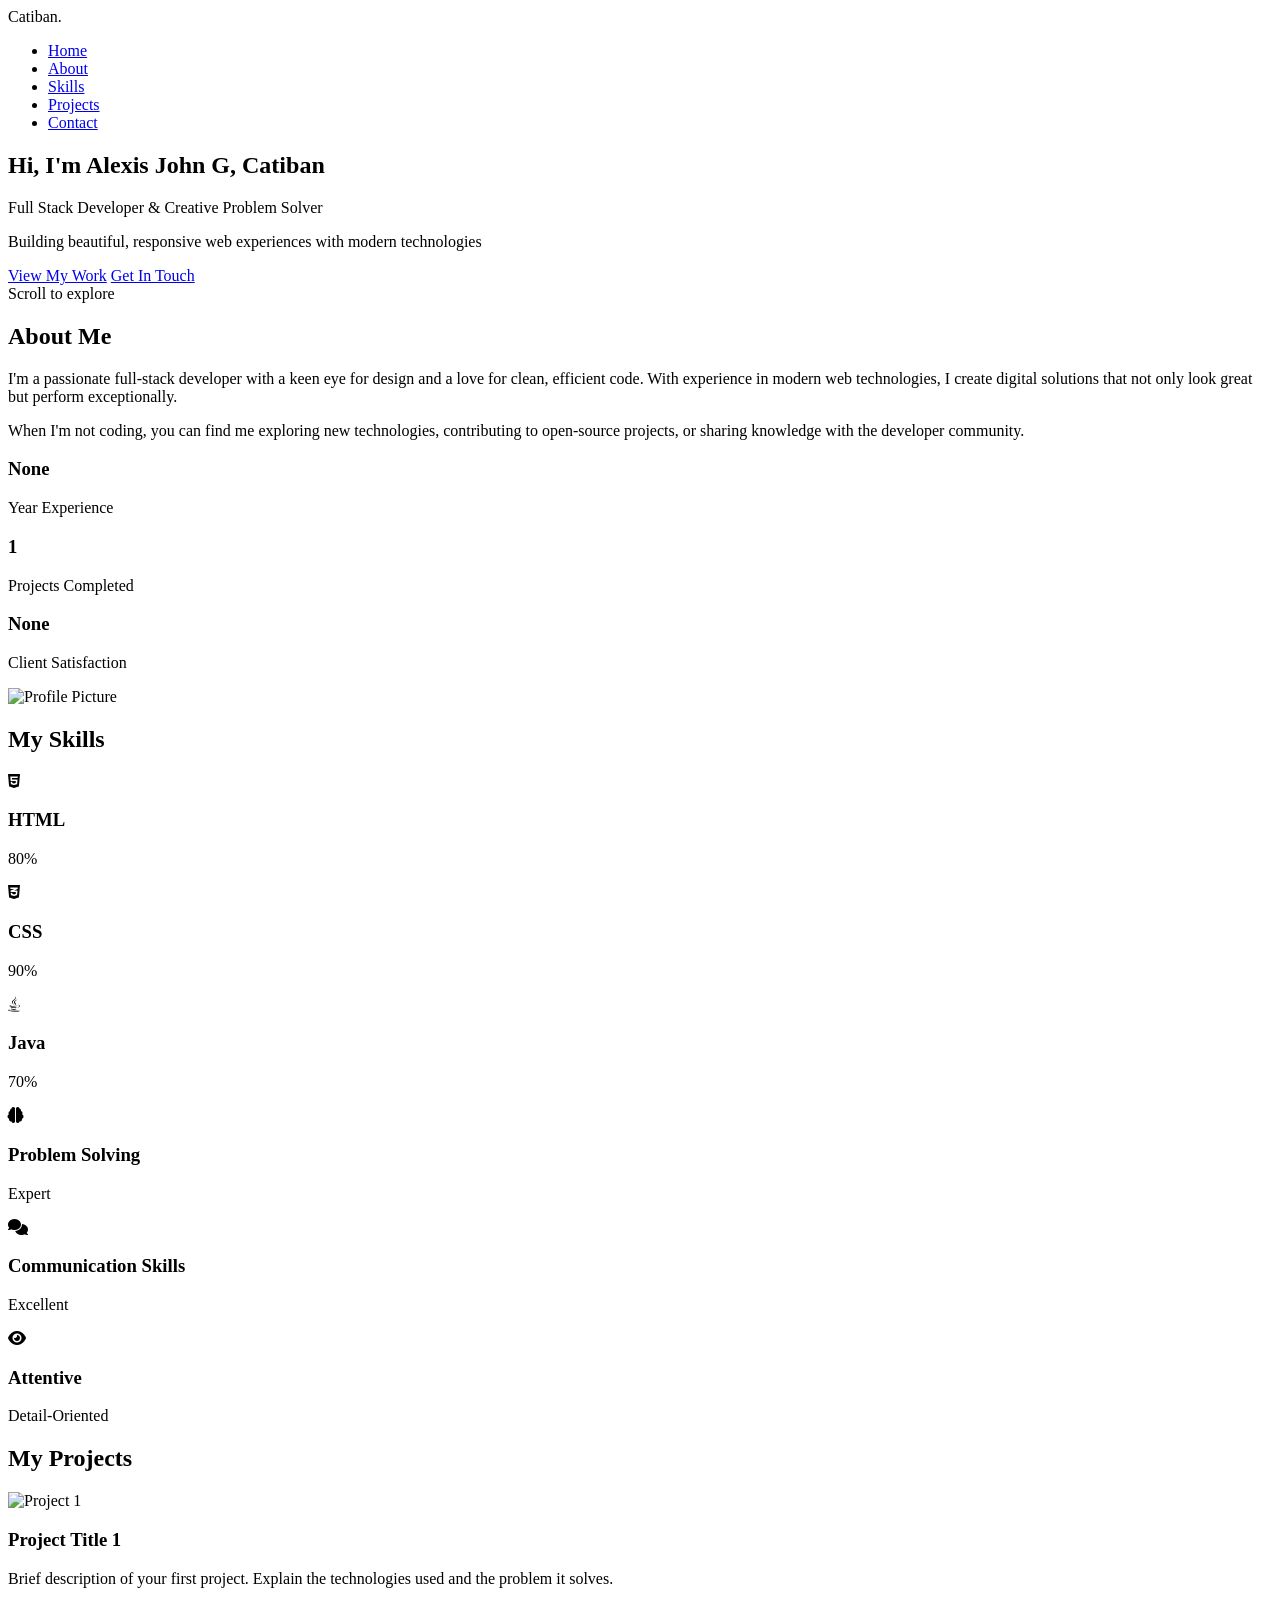
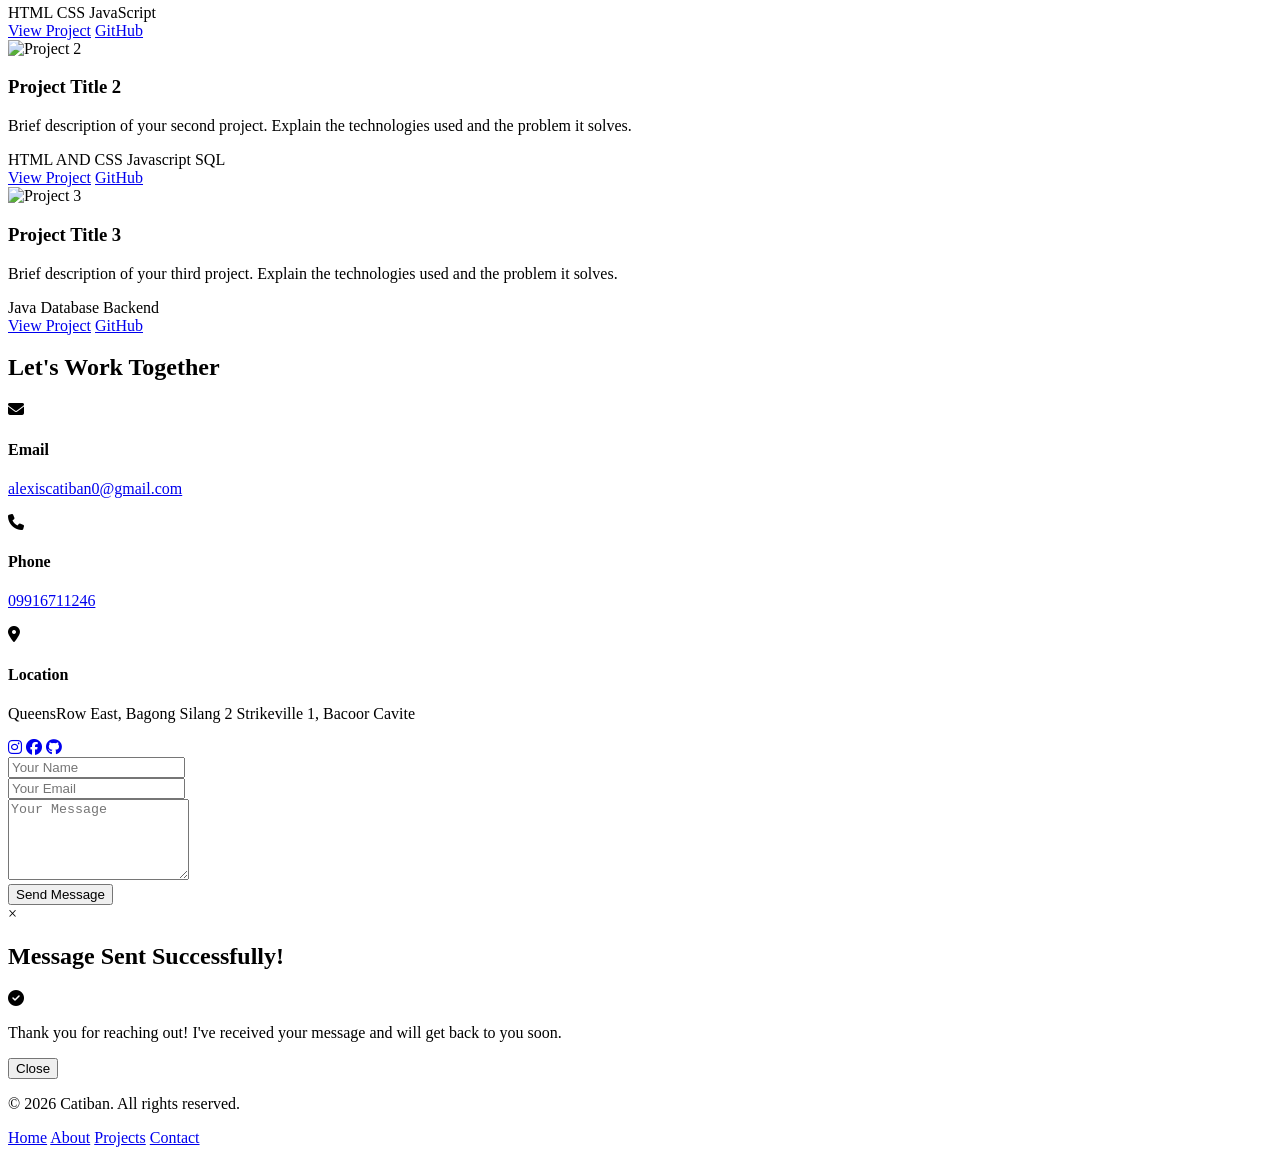
==== commit 64b62540: "Update index.html" ====
--- a/index.html
+++ b/index.html
@@ -5,7 +5,7 @@
     <meta charset="UTF-8">
     <meta name="viewport" content="width=device-width, initial-scale=1.0">
     <title>Catiban Dev - Full Stack Developer</title>
-    <link rel="stylesheet" href="Assets/styles.css">
+    <link rel="stylesheet" href="styles.css">
     <link rel="stylesheet" href="https://cdnjs.cloudflare.com/ajax/libs/font-awesome/6.4.0/css/all.min.css">
 </head>
 
@@ -82,7 +82,7 @@
                     </div>
                 </div>
                 <div class="about-image">
-                    <img src="944bfeb8-9441-401f-a97e-0b90a97e4ec3.jpg" alt="Profile Picture" class="profile-img">
+                    <img src="image.png" alt="Profile Picture" class="profile-img">
                 </div>
             </div>
         </div>
